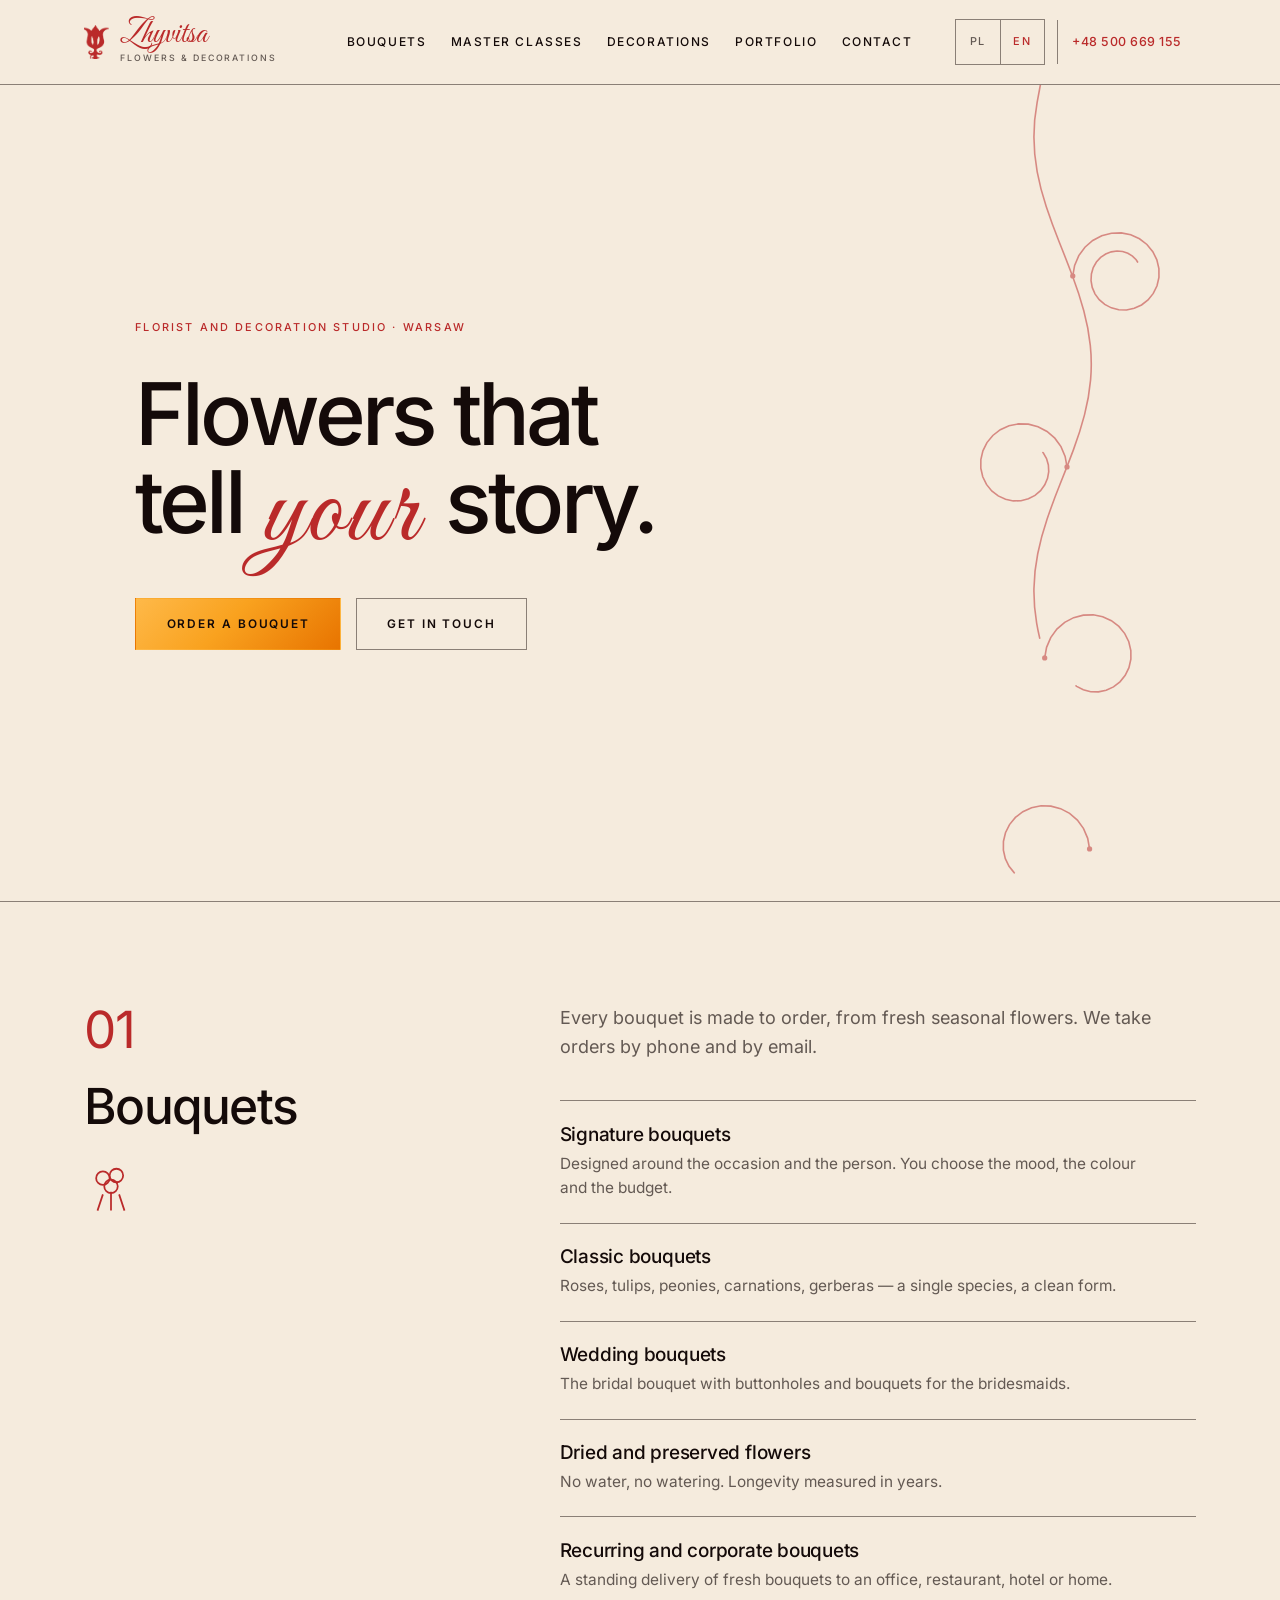
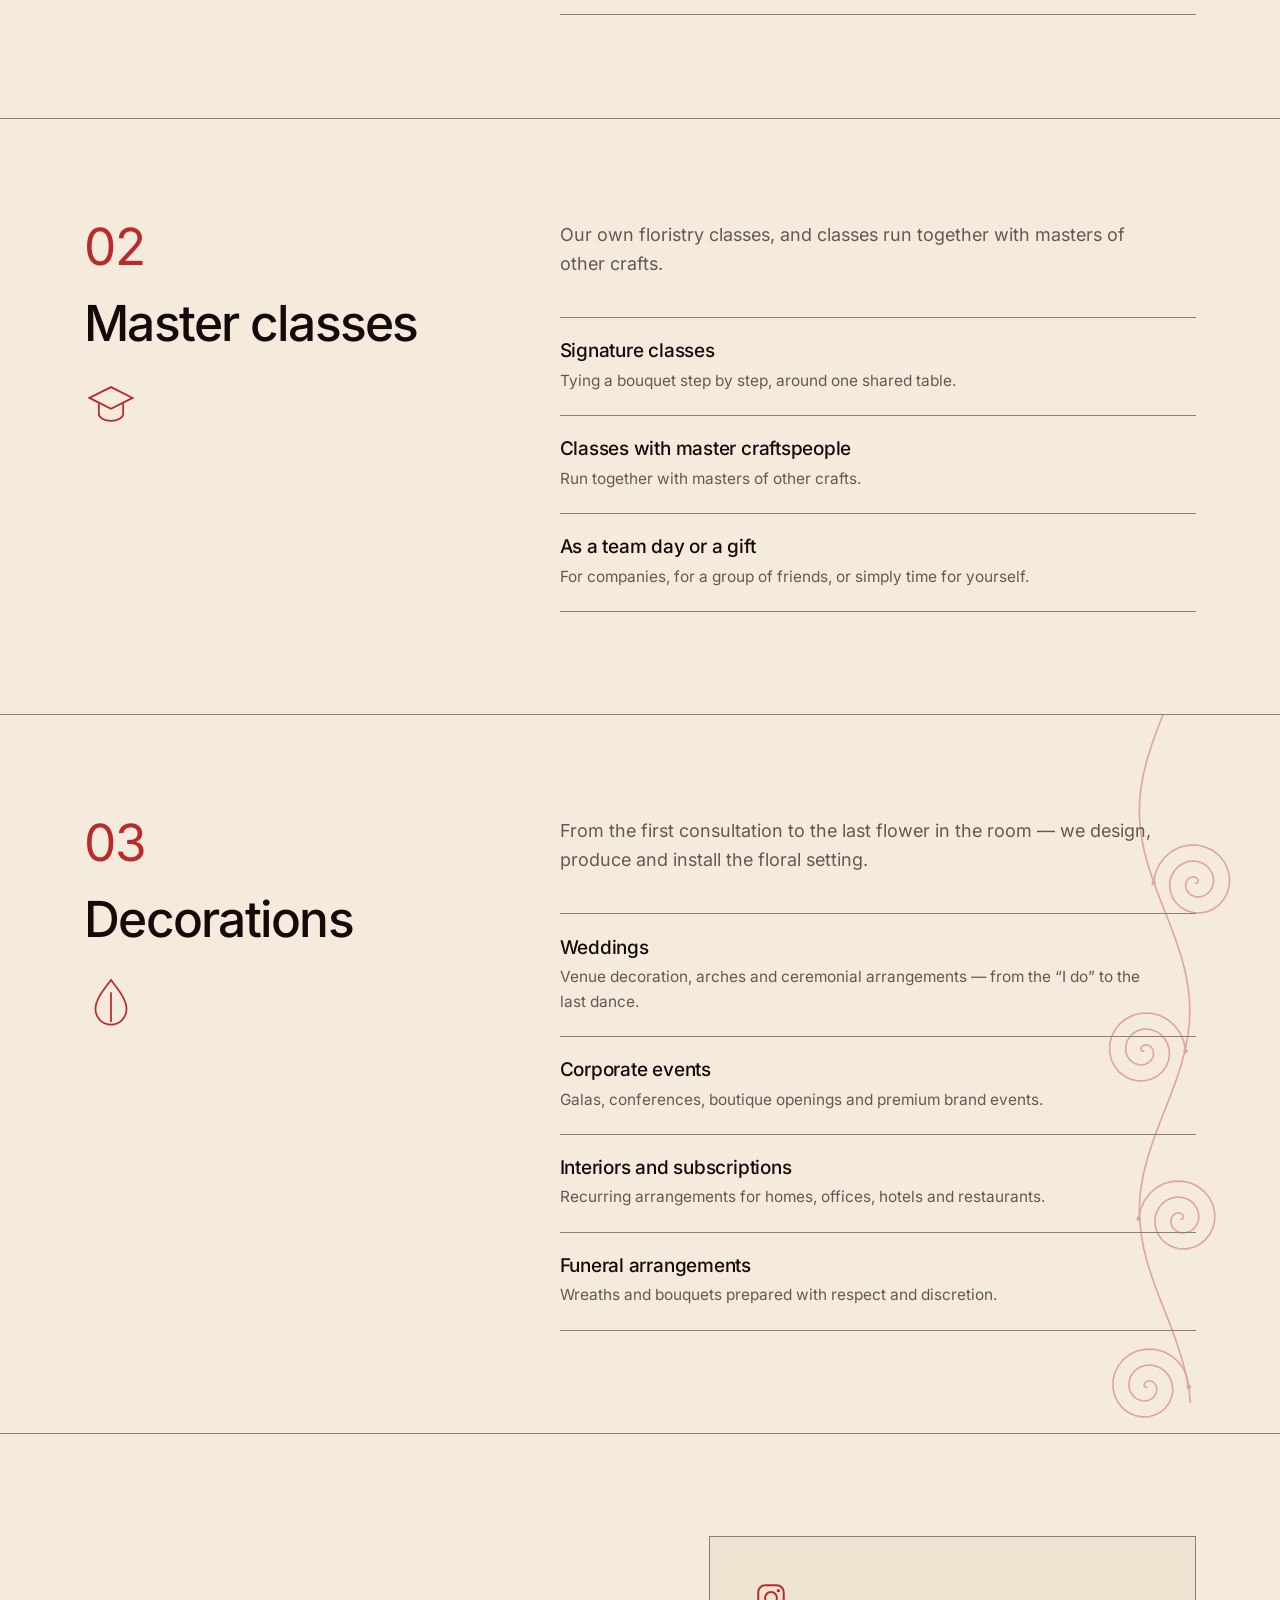
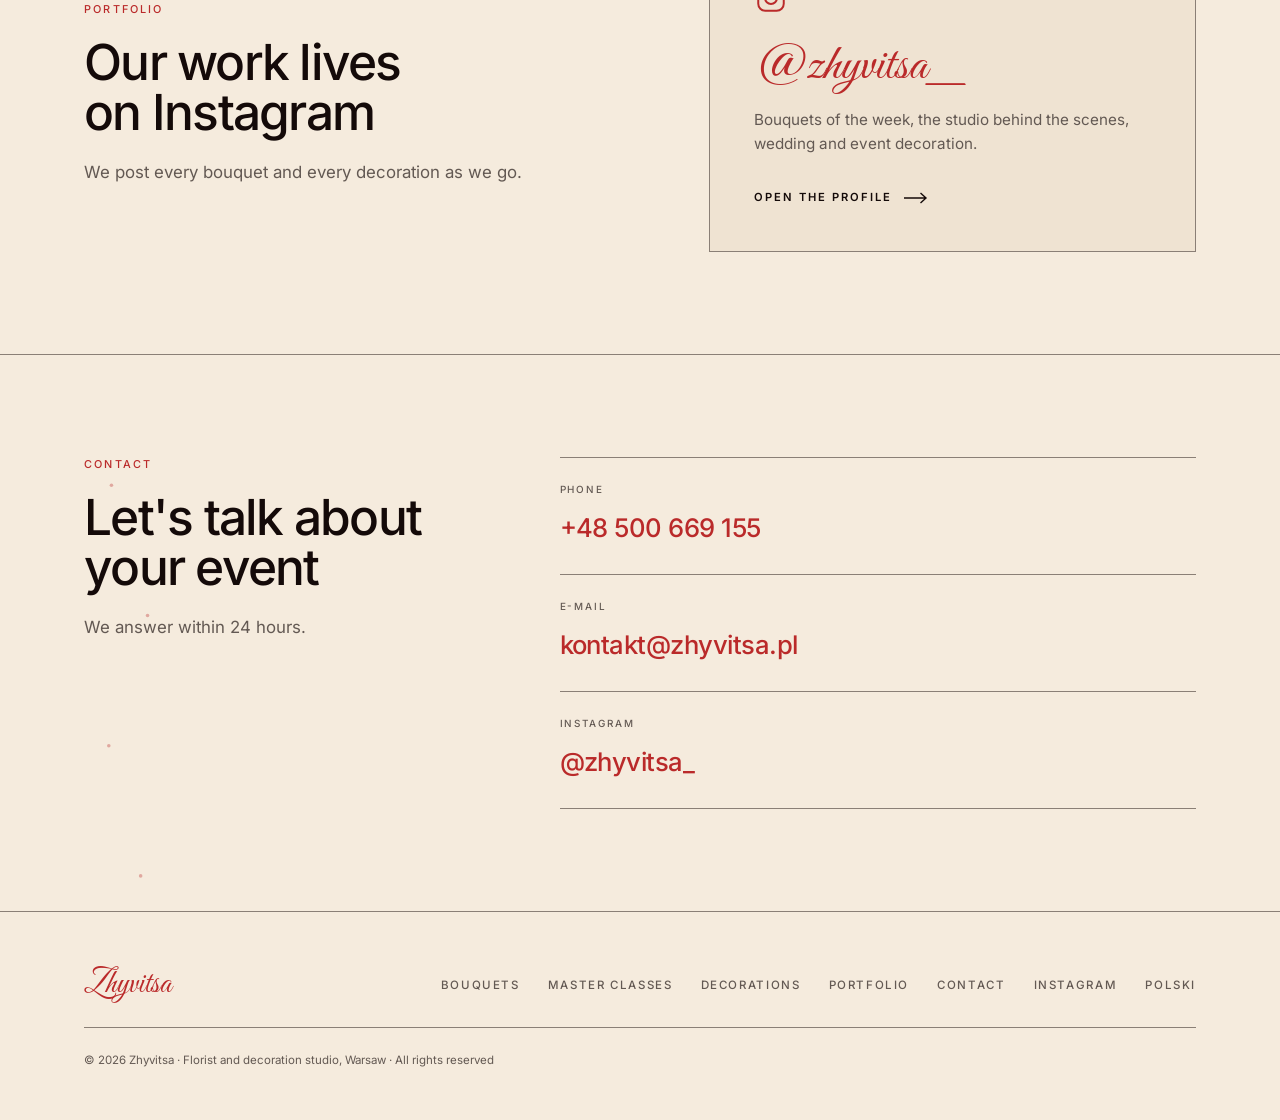
==== en/index.html @ 22f22f3f "Add files via upload" ====
<!DOCTYPE html>
<html lang="en">
<head>
<meta charset="UTF-8">
<meta name="viewport" content="width=device-width, initial-scale=1.0">

<!-- Primary meta -->
<title>Warsaw Florist — Bouquets, Master Classes, Decorations | Zhyvitsa</title>
<meta name="description" content="Zhyvitsa floral studio in Warsaw. Bouquets from fresh, seasonal flowers, floristry master classes, and wedding and event decoration. Call +48 500 669 155.">
<meta name="author" content="Zhyvitsa — Vera Kutavenka">
<meta name="robots" content="index, follow, max-image-preview:large, max-snippet:-1, max-video-preview:-1">
<meta name="theme-color" content="#F5EBDD">

<!-- Canonical + language alternates -->
<link rel="canonical" href="https://zhyvitsa.pl/en/">
<link rel="alternate" hreflang="pl" href="https://zhyvitsa.pl/">
<link rel="alternate" hreflang="en" href="https://zhyvitsa.pl/en/">
<link rel="alternate" hreflang="x-default" href="https://zhyvitsa.pl/">

<!-- Local business signals -->
<meta name="geo.region" content="PL-MZ">
<meta name="geo.placename" content="Warszawa">

<!-- Open Graph -->
<meta property="og:type" content="website">
<meta property="og:site_name" content="Zhyvitsa">
<meta property="og:locale" content="en_GB">
<meta property="og:locale:alternate" content="pl_PL">
<meta property="og:title" content="Warsaw Florist — Bouquets, Master Classes, Decorations | Zhyvitsa">
<meta property="og:description" content="A floral studio in Warsaw. Bouquets from fresh, seasonal flowers, floristry master classes, and wedding and event decoration.">
<meta property="og:url" content="https://zhyvitsa.pl/en/">
<meta property="og:image" content="https://zhyvitsa.pl/assets/images/og-image.jpg">
<meta property="og:image:width" content="1200">
<meta property="og:image:height" content="630">
<meta property="og:image:alt" content="Zhyvitsa — florist and decoration studio in Warsaw">

<!-- Twitter / X -->
<meta name="twitter:card" content="summary_large_image">
<meta name="twitter:title" content="Warsaw Florist — Bouquets, Master Classes, Decorations | Zhyvitsa">
<meta name="twitter:description" content="A floral studio in Warsaw. Bouquets from fresh, seasonal flowers, floristry master classes, and wedding and event decoration.">
<meta name="twitter:image" content="https://zhyvitsa.pl/assets/images/og-image.jpg">

<!-- Icons -->
<link rel="icon" href="../assets/images/favicon.ico" sizes="any">
<link rel="icon" type="image/png" sizes="32x32" href="../assets/images/favicon-32.png">
<link rel="icon" type="image/png" sizes="16x16" href="../assets/images/favicon-16.png">
<link rel="icon" type="image/png" sizes="192x192" href="../assets/images/favicon-192.png">
<link rel="apple-touch-icon" sizes="180x180" href="../assets/images/apple-touch-icon.png">
<link rel="manifest" href="../site.webmanifest">

<!-- Self-hosted type -->
<link rel="preload" as="font" type="font/woff2" href="../assets/fonts/inter-latin-400-normal.woff2" crossorigin>
<link rel="preload" as="font" type="font/woff2" href="../assets/fonts/great-vibes-latin-400-normal.woff2" crossorigin>
<link rel="stylesheet" href="../styles.css">
<script>document.documentElement.classList.add('js');</script>

<!-- Structured data: business + site + this page -->
<script type="application/ld+json">
{
  "@context": "https://schema.org",
  "@graph": [
    {
      "@type": "Florist",
      "@id": "https://zhyvitsa.pl/#florist",
      "name": "Zhyvitsa",
      "alternateName": "Zhyvitsa — Florist and Decoration Studio",
      "description": "A floral studio in Warsaw. Bouquets from fresh, seasonal flowers, floristry master classes, and wedding and event decoration.",
      "url": "https://zhyvitsa.pl/en/",
      "logo": "https://zhyvitsa.pl/assets/images/favicon-512.png",
      "image": "https://zhyvitsa.pl/assets/images/og-image.jpg",
      "telephone": "+48500669155",
      "email": "kontakt@zhyvitsa.pl",
      "currenciesAccepted": "PLN",
      "priceRange": "$$",
      "knowsLanguage": ["pl", "en"],
      "areaServed": [
        { "@type": "City", "name": "Warsaw" },
        { "@type": "AdministrativeArea", "name": "Masovian Voivodeship" }
      ],
      "founder": {
        "@type": "Person",
        "name": "Vera Kutavenka",
        "jobTitle": "Founder and Lead Florist"
      },
      "sameAs": ["https://www.instagram.com/zhyvitsa_/"],
      "hasOfferCatalog": {
        "@type": "OfferCatalog",
        "name": "Floristry services",
        "itemListElement": [
          { "@type": "Offer", "itemOffered": { "@type": "Service", "name": "Bouquets", "description": "Signature, classic and wedding bouquets, dried and preserved flowers, and standing deliveries for business — from fresh seasonal flowers, made to order." } },
          { "@type": "Offer", "itemOffered": { "@type": "Service", "name": "Floristry master classes", "description": "Our own bouquet-making classes as well as classes run together with masters of other crafts." } },
          { "@type": "Offer", "itemOffered": { "@type": "Service", "name": "Decorations", "description": "Wedding decoration, corporate event styling, interior floristry and flower subscriptions, and funeral arrangements." } }
        ]
      }
    },
    {
      "@type": "WebSite",
      "@id": "https://zhyvitsa.pl/#website",
      "url": "https://zhyvitsa.pl/",
      "name": "Zhyvitsa",
      "inLanguage": ["pl-PL", "en-GB"],
      "publisher": { "@id": "https://zhyvitsa.pl/#florist" }
    },
    {
      "@type": "WebPage",
      "@id": "https://zhyvitsa.pl/en/#webpage",
      "url": "https://zhyvitsa.pl/en/",
      "name": "Warsaw Florist — Bouquets, Master Classes, Decorations | Zhyvitsa",
      "description": "Zhyvitsa floral studio in Warsaw. Bouquets from fresh, seasonal flowers, floristry master classes, and wedding and event decoration.",
      "inLanguage": "en-GB",
      "isPartOf": { "@id": "https://zhyvitsa.pl/#website" },
      "about": { "@id": "https://zhyvitsa.pl/#florist" },
      "primaryImageOfPage": "https://zhyvitsa.pl/assets/images/og-image.jpg"
    }
  ]
}
</script>
</head>
<body>

<a class="skip" href="#top">Skip to content</a>

<header class="site-header" id="siteHeader">
  <div class="shell header-bar">
    <a href="#top" class="brand" aria-label="Zhyvitsa — home">
      <img class="brand-mark" src="../assets/images/logo-mark.png" alt="" width="237" height="320" loading="eager" decoding="async">
      <span class="brand-text">
        <b>Zhyvitsa</b>
        <span>Flowers &amp; Decorations</span>
      </span>
    </a>

    <nav class="site-nav" id="navLinks" aria-label="Main navigation">
      <a href="#bouquets">Bouquets</a>
      <a href="#workshops">Master classes</a>
      <a href="#decorations">Decorations</a>
      <a href="#gallery">Portfolio</a>
      <a href="#contact">Contact</a>
      <span class="nav-tail">
        <span class="lang" role="group" aria-label="Language">
          <a href="../" hreflang="pl" lang="pl">PL</a>
          <a href="./" class="is-current" hreflang="en" lang="en" aria-current="true">EN</a>
        </span>
        <a class="nav-phone" href="tel:+48500669155">+48 500 669 155</a>
      </span>
    </nav>

    <button class="burger" id="burger" type="button" aria-label="Menu" aria-expanded="false" aria-controls="navLinks">
      <span class="burger-bars" aria-hidden="true"><span></span><span></span><span></span></span>
    </button>
  </div>
</header>

<main id="main">

<section class="hero" id="top">
  <div class="vine" data-vine="right" aria-hidden="true" style="right:0; opacity:.5; color:var(--red); --vine-leaf:var(--red);">
    <!-- populated at runtime by VineGeometry.render() -->
  </div>
  <div class="shell">
    <div class="hero-copy">
      <p class="eyebrow">Florist and decoration studio · Warsaw</p>
      <h1>Flowers that tell <span class="script">your</span> story.</h1>
      <p class="actions">
        <a class="btn btn-solid" href="#bouquets">Order a bouquet</a>
        <a class="btn btn-line" href="#contact">Get in touch</a>
      </p>
    </div>
  </div>
</section>

<section class="band" id="bouquets">
  <div class="vine" data-vine="left" aria-hidden="true" style="left:-7%; opacity:.4; color:var(--red); --vine-leaf:var(--red);">
    <!-- populated at runtime by VineGeometry.render() -->
  </div>
  <div class="shell offer-grid">
    <div class="offer-head reveal">
      <span class="num" aria-hidden="true">01</span>
      <h2>Bouquets</h2>
      <span class="offer-icon" aria-hidden="true"><svg viewBox="0 0 40 40" fill="none" stroke="currentColor" stroke-width="1.3" focusable="false"><circle cx="14" cy="12" r="5"/><circle cx="24" cy="10" r="5"/><circle cx="20" cy="18" r="5"/><path d="M20 22v14M14 24l-4 12M26 24l4 12"/></svg></span>
    </div>
    <div class="offer-body reveal">
      <p>Every bouquet is made to order, from fresh seasonal flowers. We take orders by phone and by email.</p>
      <ul class="items">
        <li>
          <h3>Signature bouquets</h3>
          <p>Designed around the occasion and the person. You choose the mood, the colour and the budget.</p>
        </li>
        <li>
          <h3>Classic bouquets</h3>
          <p>Roses, tulips, peonies, carnations, gerberas — a single species, a clean form.</p>
        </li>
        <li>
          <h3>Wedding bouquets</h3>
          <p>The bridal bouquet with buttonholes and bouquets for the bridesmaids.</p>
        </li>
        <li>
          <h3>Dried and preserved flowers</h3>
          <p>No water, no watering. Longevity measured in years.</p>
        </li>
        <li>
          <h3>Recurring and corporate bouquets</h3>
          <p>A standing delivery of fresh bouquets to an office, restaurant, hotel or home.</p>
        </li>
      </ul>
    </div>
  </div>
</section>

<section class="band" id="workshops">
  <div class="shell offer-grid">
    <div class="offer-head reveal">
      <span class="num" aria-hidden="true">02</span>
      <h2>Master classes</h2>
      <span class="offer-icon" aria-hidden="true"><svg viewBox="0 0 40 40" fill="none" stroke="currentColor" stroke-width="1.3" focusable="false"><path d="M4 14l16-8 16 8-16 8-16-8z"/><path d="M11 18v8c0 2.5 4 5 9 5s9-2.5 9-5v-8"/></svg></span>
    </div>
    <div class="offer-body reveal">
      <p>Our own floristry classes, and classes run together with masters of other crafts.</p>
      <ul class="items">
        <li>
          <h3>Signature classes</h3>
          <p>Tying a bouquet step by step, around one shared table.</p>
        </li>
        <li>
          <h3>Classes with master craftspeople</h3>
          <p>Run together with masters of other crafts.</p>
        </li>
        <li>
          <h3>As a team day or a gift</h3>
          <p>For companies, for a group of friends, or simply time for yourself.</p>
        </li>
      </ul>
    </div>
  </div>
</section>

<section class="band" id="decorations">
  <div class="vine" data-vine="right" aria-hidden="true" style="right:-8%; opacity:.36; color:var(--red); --vine-leaf:var(--red);">
    <!-- populated at runtime by VineGeometry.render() -->
  </div>
  <div class="shell offer-grid">
    <div class="offer-head reveal">
      <span class="num" aria-hidden="true">03</span>
      <h2>Decorations</h2>
      <span class="offer-icon" aria-hidden="true"><svg viewBox="0 0 40 40" fill="none" stroke="currentColor" stroke-width="1.3" focusable="false"><path d="M20 3c7 9 11.5 15 11.5 21.5a11.5 11.5 0 0 1-23 0C8.5 18 13 12 20 3z"/><path d="M20 12v22"/></svg></span>
    </div>
    <div class="offer-body reveal">
      <p>From the first consultation to the last flower in the room — we design, produce and install the floral setting.</p>
      <ul class="items">
        <li>
          <h3>Weddings</h3>
          <p>Venue decoration, arches and ceremonial arrangements — from the “I do” to the last dance.</p>
        </li>
        <li>
          <h3>Corporate events</h3>
          <p>Galas, conferences, boutique openings and premium brand events.</p>
        </li>
        <li>
          <h3>Interiors and subscriptions</h3>
          <p>Recurring arrangements for homes, offices, hotels and restaurants.</p>
        </li>
        <li>
          <h3>Funeral arrangements</h3>
          <p>Wreaths and bouquets prepared with respect and discretion.</p>
        </li>
      </ul>
    </div>
  </div>
</section>

<section class="band" id="gallery">
  <div class="shell gallery-grid">
    <div class="head reveal">
      <p class="eyebrow">Portfolio</p>
      <h2>Our work lives on Instagram</h2>
      <p class="head-lead">We post every bouquet and every decoration as we go.</p>
    </div>

    <div class="reveal">
      <a class="ig" href="https://www.instagram.com/zhyvitsa_/" target="_blank" rel="noopener">
        <span class="ig-glyph" aria-hidden="true">
          <svg viewBox="0 0 24 24" fill="none" stroke="currentColor" stroke-width="1.4" focusable="false">
            <rect x="3" y="3" width="18" height="18" rx="5"/>
            <circle cx="12" cy="12" r="4.2"/>
            <circle cx="17.2" cy="6.8" r="1.15" fill="currentColor" stroke="none"/>
          </svg>
        </span>
        <span class="ig-handle">@zhyvitsa_</span>
        <span class="ig-sub">Bouquets of the week, the studio behind the scenes, wedding and event decoration.</span>
        <span class="ig-go">Open the profile
          <svg class="ig-arrow" viewBox="0 0 24 12" fill="none" stroke="currentColor" stroke-width="1.4" aria-hidden="true" focusable="false"><path d="M0 6h22M16.5 1 22 6l-5.5 5"/></svg>
        </span>
      </a>
    </div>
  </div>
</section>

<section class="band" id="contact">
  <div class="vine" data-vine="left" aria-hidden="true" style="left:-7%; opacity:.34; color:var(--red); --vine-leaf:var(--red);">
    <!-- populated at runtime by VineGeometry.render() -->
  </div>
  <div class="shell contact-grid">
    <div class="head reveal">
      <p class="eyebrow">Contact</p>
      <h2>Let's talk about your event</h2>
      <p class="head-lead">We answer within 24 hours.</p>
    </div>

    <address class="details reveal">
      <span class="item">
        <span class="label">Phone</span>
        <span class="value"><a href="tel:+48500669155">+48 500 669 155</a></span>
      </span>
      <span class="item">
        <span class="label">E-mail</span>
        <span class="value"><a href="mailto:kontakt@zhyvitsa.pl">kontakt@zhyvitsa.pl</a></span>
      </span>
      <span class="item">
        <span class="label">Instagram</span>
        <span class="value"><a href="https://www.instagram.com/zhyvitsa_/" target="_blank" rel="noopener">@zhyvitsa_</a></span>
      </span>
    </address>
  </div>
</section>

</main>

<footer class="site-footer">
  <div class="shell footer-bar">
    <a href="#top" class="footer-brand">Zhyvitsa</a>
    <nav class="footer-nav" aria-label="Footer navigation">
      <a href="#bouquets">Bouquets</a>
      <a href="#workshops">Master classes</a>
      <a href="#decorations">Decorations</a>
      <a href="#gallery">Portfolio</a>
      <a href="#contact">Contact</a>
      <a href="https://www.instagram.com/zhyvitsa_/" target="_blank" rel="noopener">Instagram</a>
      <a href="../" hreflang="pl" lang="pl">Polski</a>
    </nav>
    <p class="fine">© 2026 Zhyvitsa · Florist and decoration studio, Warsaw · All rights reserved</p>
  </div>
</footer>

<script type="module" src="../main.js"></script>
</body>
</html>
---- styles.css ----
@charset "UTF-8";
/* =========================================================================
   Zhyvitsa — kwiaciarnia i studio dekoracji, Warszawa
   Light edition: cream ground, Swiss grotesque, script used as a jewel.
   No build step: plain CSS, self-hosted woff2, relative paths only.
   ========================================================================= */

/* --------------------------------------------------------------- 1. Fonts
   The stack names the licensed faces FIRST, so the site upgrades itself the
   moment they are available:

     --ui      "Neue Montreal" → "Suisse Int'l" → Inter (self-hosted) → Helvetica → Arial
     --script  "Parfumerie Script" → Great Vibes (self-hosted)

   To switch to the real faces, drop the woff2 files into assets/fonts/ and
   add the two @font-face blocks below — nothing else in this file changes.

     @font-face{font-family:'Neue Montreal';src:url(assets/fonts/neue-montreal-400.woff2) format('woff2');
       font-weight:400;font-display:swap}
     @font-face{font-family:'Parfumerie Script';src:url(assets/fonts/parfumerie-script.woff2) format('woff2');
       font-weight:400;font-display:swap}
   ------------------------------------------------------------------------ */

/* Inter — stand-in for Neue Montreal / Suisse Int'l */
@font-face{font-family:'Inter';font-style:normal;font-weight:400;font-display:swap;
  src:url(assets/fonts/inter-latin-ext-400-normal.woff2) format('woff2');
  unicode-range:U+0100-02BA,U+02BD-02C5,U+02C7-02CC,U+02CE-02D7,U+02DD-02FF,U+0304,U+0308,U+0329,U+1D00-1DBF,U+1E00-1E9F,U+1EF2-1EFF,U+2020,U+20A0-20AB,U+20AD-20C0,U+2113,U+2C60-2C7F,U+A720-A7FF}
@font-face{font-family:'Inter';font-style:normal;font-weight:400;font-display:swap;
  src:url(assets/fonts/inter-latin-400-normal.woff2) format('woff2');
  unicode-range:U+0000-00FF,U+0131,U+0152-0153,U+02BB-02BC,U+02C6,U+02DA,U+02DC,U+0304,U+0308,U+0329,U+2000-206F,U+20AC,U+2122,U+2191,U+2193,U+2212,U+2215,U+FEFF,U+FFFD}
@font-face{font-family:'Inter';font-style:normal;font-weight:500;font-display:swap;
  src:url(assets/fonts/inter-latin-ext-500-normal.woff2) format('woff2');
  unicode-range:U+0100-02BA,U+02BD-02C5,U+02C7-02CC,U+02CE-02D7,U+02DD-02FF,U+0304,U+0308,U+0329,U+1D00-1DBF,U+1E00-1E9F,U+1EF2-1EFF,U+2020,U+20A0-20AB,U+20AD-20C0,U+2113,U+2C60-2C7F,U+A720-A7FF}
@font-face{font-family:'Inter';font-style:normal;font-weight:500;font-display:swap;
  src:url(assets/fonts/inter-latin-500-normal.woff2) format('woff2');
  unicode-range:U+0000-00FF,U+0131,U+0152-0153,U+02BB-02BC,U+02C6,U+02DA,U+02DC,U+0304,U+0308,U+0329,U+2000-206F,U+20AC,U+2122,U+2191,U+2193,U+2212,U+2215,U+FEFF,U+FFFD}
@font-face{font-family:'Inter';font-style:normal;font-weight:600;font-display:swap;
  src:url(assets/fonts/inter-latin-ext-600-normal.woff2) format('woff2');
  unicode-range:U+0100-02BA,U+02BD-02C5,U+02C7-02CC,U+02CE-02D7,U+02DD-02FF,U+0304,U+0308,U+0329,U+1D00-1DBF,U+1E00-1E9F,U+1EF2-1EFF,U+2020,U+20A0-20AB,U+20AD-20C0,U+2113,U+2C60-2C7F,U+A720-A7FF}
@font-face{font-family:'Inter';font-style:normal;font-weight:600;font-display:swap;
  src:url(assets/fonts/inter-latin-600-normal.woff2) format('woff2');
  unicode-range:U+0000-00FF,U+0131,U+0152-0153,U+02BB-02BC,U+02C6,U+02DA,U+02DC,U+0304,U+0308,U+0329,U+2000-206F,U+20AC,U+2122,U+2191,U+2193,U+2212,U+2215,U+FEFF,U+FFFD}

/* Great Vibes — stand-in for Parfumerie Script */
@font-face{font-family:'Great Vibes';font-style:normal;font-weight:400;font-display:swap;
  src:url(assets/fonts/great-vibes-latin-ext-400-normal.woff2) format('woff2');
  unicode-range:U+0100-02BA,U+02BD-02C5,U+02C7-02CC,U+02CE-02D7,U+02DD-02FF,U+0304,U+0308,U+0329,U+1D00-1DBF,U+1E00-1E9F,U+1EF2-1EFF,U+2020,U+20A0-20AB,U+20AD-20C0,U+2113,U+2C60-2C7F,U+A720-A7FF}
@font-face{font-family:'Great Vibes';font-style:normal;font-weight:400;font-display:swap;
  src:url(assets/fonts/great-vibes-latin-400-normal.woff2) format('woff2');
  unicode-range:U+0000-00FF,U+0131,U+0152-0153,U+02BB-02BC,U+02C6,U+02DA,U+02DC,U+0304,U+0308,U+0329,U+2000-206F,U+20AC,U+2122,U+2191,U+2193,U+2212,U+2215,U+FEFF,U+FFFD}

/* -------------------------------------------------------------- 2. Tokens */
:root{
  /* sampled from the logo PNG — fills only on a light ground */
  --amber-light:#FEB949;
  --amber:#F9A21F;
  --amber-deep:#E87400;
  --red:#BA2A2A;           /* 5.16:1 on paper — safe as text */

  --paper:#F5EBDD;         /* page ground */
  --panel:#EFE3D2;         /* raised surface */
  --ink:#140A09;           /* body text, 16.53:1 */
  --muted:#635953;         /* secondary text, 5.77:1 */
  --rule:#8A7F76;          /* hairlines, 3.31:1 */

  --ui:'Neue Montreal',"Suisse Int'l",'Suisse Intl',Inter,Helvetica,'Helvetica Neue',Arial,sans-serif;
  --script:'Parfumerie Script','Great Vibes',cursive;

  --shell:1240px;
  --gutter:clamp(20px,5vw,64px);
  --header-h:70px;
}
@media (min-width:1000px){:root{--header-h:84px}}

/* --------------------------------------------------------------- 3. Reset */
*,*::before,*::after{box-sizing:border-box}
html{-webkit-text-size-adjust:100%;scroll-behavior:smooth;scroll-padding-top:calc(var(--header-h) + 16px)}
body{
  margin:0;
  background:var(--paper);
  color:var(--ink);
  font-family:var(--ui);
  font-weight:400;
  font-size:clamp(1rem,.97rem + .15vw,1.05rem);
  line-height:1.6;
  -webkit-font-smoothing:antialiased;
  font-feature-settings:'kern' 1,'liga' 1,'calt' 1;
}
h1,h2,h3,p,ul,ol,address{margin:0}
ul,ol{padding:0;list-style:none}
img,svg{max-width:100%}
img{height:auto;display:block}
button{font:inherit;color:inherit}
a{color:var(--red);text-decoration:none}
::selection{background:var(--red);color:var(--paper)}
:focus-visible{outline:2px solid var(--red);outline-offset:3px}

h1,h2,h3{font-family:var(--ui);font-weight:500;line-height:1.02;letter-spacing:-.03em;text-wrap:balance}
h1{font-size:clamp(2.6rem,1.1rem + 6.2vw,5.4rem);letter-spacing:-.045em}
h2{font-size:clamp(1.85rem,1.1rem + 3vw,3.1rem);letter-spacing:-.035em}
h3{font-size:clamp(1.02rem,.98rem + .3vw,1.18rem);letter-spacing:-.012em;line-height:1.25}

.script{
  font-family:var(--script);font-weight:400;font-style:normal;
  letter-spacing:0;color:var(--red);
}

.shell{width:100%;max-width:var(--shell);margin-inline:auto;padding-inline:var(--gutter);position:relative;z-index:1}
.eyebrow{
  font-size:.68rem;font-weight:500;line-height:1.4;
  text-transform:uppercase;letter-spacing:.2em;color:var(--red);
}
.band{position:relative;overflow:hidden;padding-block:clamp(64px,8vw,120px);border-top:1px solid var(--rule)}

.skip{
  position:fixed;left:var(--gutter);top:-100px;z-index:100;
  background:var(--red);color:var(--paper);
  font-size:.74rem;font-weight:500;text-transform:uppercase;letter-spacing:.14em;
  padding:.9rem 1.4rem;transition:top .15s ease;
}
.skip:focus{top:12px}

/* ---------------------------------------------------------------- 4. Vine */
.vine{
  position:absolute;top:0;bottom:0;
  width:clamp(240px,34vw,480px);
  pointer-events:none;z-index:0;
  -webkit-user-select:none;user-select:none;
}
.vine svg{display:block;width:100%;height:100%}
.vine-stem-path,.vine-spiral-path{
  fill:none;stroke:currentColor;stroke-width:1.6;
  stroke-linecap:round;vector-effect:non-scaling-stroke;
}
.vine-bud{fill:var(--vine-leaf,currentColor);stroke:none}
@media (max-width:700px){
  .vine{width:min(64vw,270px);filter:opacity(.7)}
  [data-vine="right"]{transform:translateX(26%)}
  [data-vine="left"]{transform:translateX(-26%)}
}

/* -------------------------------------------------------------- 5. Header */
.site-header{
  position:sticky;top:0;z-index:60;
  background:var(--paper);
  border-bottom:1px solid var(--rule);
}
.header-bar{display:flex;align-items:center;justify-content:space-between;gap:1rem;min-height:var(--header-h)}
.brand{display:inline-flex;align-items:center;gap:.7rem;color:var(--ink);min-height:44px}
.brand-mark{width:auto;height:clamp(28px,3.2vw,34px)}
.brand-text{display:flex;flex-direction:column;line-height:1}
.brand-text b{
  font-family:var(--script);font-weight:400;
  font-size:clamp(1.6rem,1.3rem + 1vw,2rem);line-height:.9;color:var(--red);
}
.brand-text span{margin-top:.3rem;font-size:.55rem;font-weight:500;text-transform:uppercase;letter-spacing:.22em;color:var(--muted)}

.site-nav{display:none}
.site-nav a{
  display:inline-flex;align-items:center;min-height:44px;
  color:var(--ink);font-size:.75rem;font-weight:500;
  text-transform:uppercase;letter-spacing:.13em;
  transition:color .18s ease;
}
.site-nav a:hover{color:var(--red)}
.nav-tail{display:flex;align-items:center;gap:.25rem}
.lang{display:inline-flex;align-items:center;border:1px solid var(--rule)}
.lang a{justify-content:center;min-width:44px;font-size:.68rem;letter-spacing:.12em;color:var(--muted)}
.lang a + a{border-left:1px solid var(--rule)}
.lang a.is-current{color:var(--red)}
.site-nav .nav-phone{
  color:var(--red);font-size:.78rem;font-weight:500;letter-spacing:.04em;
  text-transform:none;white-space:nowrap;padding-inline:.9rem;
}

.burger{
  display:inline-flex;align-items:center;justify-content:center;
  width:46px;height:46px;flex:0 0 auto;
  background:transparent;border:1px solid var(--rule);color:var(--ink);cursor:pointer;padding:0;
}
.burger-bars{display:flex;flex-direction:column;justify-content:center;gap:5px;width:20px}
.burger-bars span{display:block;height:1px;width:100%;background:currentColor;transition:transform .2s ease,opacity .2s ease}
.burger[aria-expanded="true"]{border-color:var(--red);color:var(--red)}
.burger[aria-expanded="true"] .burger-bars span:nth-child(1){transform:translateY(6px) rotate(45deg)}
.burger[aria-expanded="true"] .burger-bars span:nth-child(2){opacity:0}
.burger[aria-expanded="true"] .burger-bars span:nth-child(3){transform:translateY(-6px) rotate(-45deg)}

@media (max-width:999.98px){
  .site-nav.is-open{
    display:flex;flex-direction:column;align-items:flex-start;gap:0;
    position:fixed;left:0;right:0;top:var(--header-h);
    max-height:calc(100dvh - var(--header-h));overflow-y:auto;
    background:var(--paper);border-bottom:1px solid var(--rule);
    padding:.5rem var(--gutter) 1.75rem;
    animation:navIn .2s ease both;
  }
  .site-nav.is-open a{width:100%;min-height:52px;font-size:.85rem;letter-spacing:.14em;border-bottom:1px solid var(--rule)}
  .nav-tail{width:100%;flex-direction:row;align-items:center;justify-content:space-between;gap:1rem;padding-top:1.25rem}
  .site-nav.is-open .nav-tail a{border-bottom:0;width:auto}
  .nav-phone{padding-inline:0;font-size:.95rem}
}
@keyframes navIn{from{opacity:0;transform:translateY(-8px)}}

@media (min-width:1000px){
  .burger{display:none}
  .site-nav{display:flex;align-items:center;gap:clamp(.9rem,1.9vw,1.9rem)}
  .nav-tail{margin-left:clamp(.5rem,1.4vw,1.5rem);gap:.75rem}
  .nav-phone{border-left:1px solid var(--rule)}
}

/* ---------------------------------------------------------------- 6. Hero */
.hero{position:relative;overflow:hidden;padding-block:clamp(64px,11vh,140px) clamp(64px,9vw,130px)}
.hero-copy{max-width:min(100%,980px)}
.hero .eyebrow{margin-bottom:clamp(1.4rem,3vw,2.2rem)}
.hero h1{margin-bottom:clamp(2rem,3.5vw,2.8rem)}
.hero h1 .script{
  font-size:1.32em;line-height:.8;letter-spacing:.01em;
  display:inline-block;transform:translateY(.06em);padding-right:.06em;
}
.actions{display:flex;flex-wrap:wrap;gap:.9rem}
.btn{
  display:inline-flex;align-items:center;justify-content:center;
  min-height:52px;padding:.85rem 1.9rem;
  font-size:.74rem;font-weight:600;
  text-transform:uppercase;letter-spacing:.16em;
  border:1px solid transparent;transition:background-color .2s ease,color .2s ease,border-color .2s ease;
}
.btn-solid{
  color:var(--ink);
  background:linear-gradient(135deg,var(--amber-light) 0%,var(--amber) 45%,var(--amber-deep) 100%);
}
.btn-solid:hover{background:var(--amber-light)}
.btn-line{color:var(--ink);border-color:var(--rule)}
.btn-line:hover{color:var(--red);border-color:var(--red)}
@media (min-width:1000px){
  .hero{min-height:calc(100svh - var(--header-h));display:flex;align-items:center}
  .hero-copy{padding-left:clamp(0px,4vw,72px)}
}

/* -------------------------------------------------------------- 7. Offers */
.offer-grid{display:grid;gap:clamp(1.75rem,4vw,4.5rem)}
.offer-head .num{
  display:block;font-size:clamp(2.2rem,1.6rem + 2vw,3.2rem);font-weight:400;
  line-height:1;letter-spacing:-.02em;color:var(--red);margin-bottom:clamp(1rem,2vw,1.6rem);
}
.offer-head h2{margin-bottom:1.4rem;max-width:14ch}
.offer-icon{display:block;color:var(--red);margin-top:clamp(1.2rem,2.4vw,2rem)}
.offer-icon svg{width:54px;height:54px}
.offer-body > p{color:var(--muted);max-width:56ch;font-size:clamp(1rem,.97rem + .3vw,1.12rem);text-wrap:pretty;
  margin-bottom:clamp(1.75rem,3vw,2.6rem)}
.items{margin-top:clamp(1.75rem,3vw,2.5rem)}
.items li{padding-block:clamp(1rem,1.8vw,1.35rem);border-top:1px solid var(--rule);display:grid;gap:.35rem}
.items li:last-child{border-bottom:1px solid var(--rule)}
.items h3{color:var(--ink)}
.items p{color:var(--muted);font-size:.96rem;max-width:60ch;text-wrap:pretty}
@media (min-width:860px){
  .offer-grid{grid-template-columns:minmax(0,.8fr) minmax(0,1.2fr);align-items:start}
  .items{margin-top:0}
}

/* ------------------------------------------------------------- 8. Gallery */
.gallery-grid{display:grid;gap:clamp(2rem,4vw,4rem);align-items:center}
.gallery-grid > .head{max-width:44ch}
.head .eyebrow{margin-bottom:1.2rem}
.head h2{max-width:16ch}
.head-lead{margin-top:1.3rem;color:var(--muted);max-width:52ch;text-wrap:pretty}
.ig{
  display:flex;flex-direction:column;align-items:flex-start;
  padding:clamp(1.75rem,3.5vw,2.75rem);
  border:1px solid var(--rule);background:var(--panel);
  transition:border-color .22s ease,background-color .22s ease;
}
.ig:hover{border-color:var(--red)}
.ig-glyph{color:var(--red);line-height:0}
.ig-glyph svg{width:34px;height:34px}
.ig-handle{
  margin-top:clamp(1.2rem,2.4vw,1.75rem);
  font-family:var(--script);font-weight:400;line-height:.95;
  font-size:clamp(2.2rem,1.5rem + 2.4vw,3.2rem);color:var(--red);
}
.ig-sub{margin-top:1rem;max-width:40ch;color:var(--muted);font-size:.95rem}
.ig-go{
  display:inline-flex;align-items:center;gap:.75rem;margin-top:clamp(1.4rem,2.6vw,2rem);
  font-size:.7rem;font-weight:600;text-transform:uppercase;letter-spacing:.18em;color:var(--ink);
}
.ig-arrow{width:24px;height:12px;flex:0 0 auto;transition:transform .22s ease}
.ig:hover .ig-arrow{transform:translateX(5px)}
@media (min-width:900px){.gallery-grid{grid-template-columns:minmax(0,1fr) minmax(0,.85fr)}}

/* ------------------------------------------------------------- 9. Kontakt */
.contact-grid{display:grid;gap:clamp(2rem,4vw,4rem)}
.details{display:grid;grid-template-columns:minmax(0,1fr);font-style:normal;gap:0}
.details .item{
  display:flex;flex-direction:column;gap:.5rem;
  padding-block:clamp(1.1rem,2vw,1.5rem);border-top:1px solid var(--rule);
}
.details .item:last-child{border-bottom:1px solid var(--rule)}
.details .label{font-size:.62rem;font-weight:500;text-transform:uppercase;letter-spacing:.2em;color:var(--muted)}
.details .value{font-size:clamp(1.15rem,1rem + .9vw,1.6rem);font-weight:500;letter-spacing:-.02em;line-height:1.2}
.details .value a{display:inline-flex;align-items:center;min-height:44px;color:var(--red)}
.details .value a:hover{text-decoration:underline;text-underline-offset:.2em}
@media (min-width:900px){.contact-grid{grid-template-columns:minmax(0,.8fr) minmax(0,1.2fr)}}

/* ------------------------------------------------------------- 10. Footer */
.site-footer{border-top:1px solid var(--rule);padding-block:clamp(2.25rem,4vw,3.25rem)}
.footer-bar{display:flex;flex-wrap:wrap;align-items:center;justify-content:space-between;gap:1.25rem}
.footer-brand{
  font-family:var(--script);font-size:2rem;color:var(--red);line-height:1;
  display:inline-flex;align-items:center;min-height:44px;
}
.footer-nav{display:flex;flex-wrap:wrap;gap:.2rem clamp(1rem,2.2vw,1.8rem)}
.footer-nav a{
  display:inline-flex;align-items:center;min-height:44px;
  color:var(--muted);font-size:.72rem;font-weight:500;text-transform:uppercase;letter-spacing:.14em;
  transition:color .18s ease;
}
.footer-nav a:hover{color:var(--red)}
.fine{flex:1 0 100%;padding-top:1.4rem;border-top:1px solid var(--rule);font-size:.72rem;color:var(--muted)}

/* ------------------------------------------------------------ 11. Reveals */
.js .reveal{opacity:0;transform:translateY(14px);transition:opacity .6s ease,transform .6s ease}
.js .reveal.is-in{opacity:1;transform:none}

@media (prefers-reduced-motion:reduce){
  html{scroll-behavior:auto}
  *,*::before,*::after{animation-duration:.001ms !important;animation-iteration-count:1 !important;transition-duration:.001ms !important}
  .js .reveal{opacity:1;transform:none}
  .ig:hover .ig-arrow{transform:none}
}
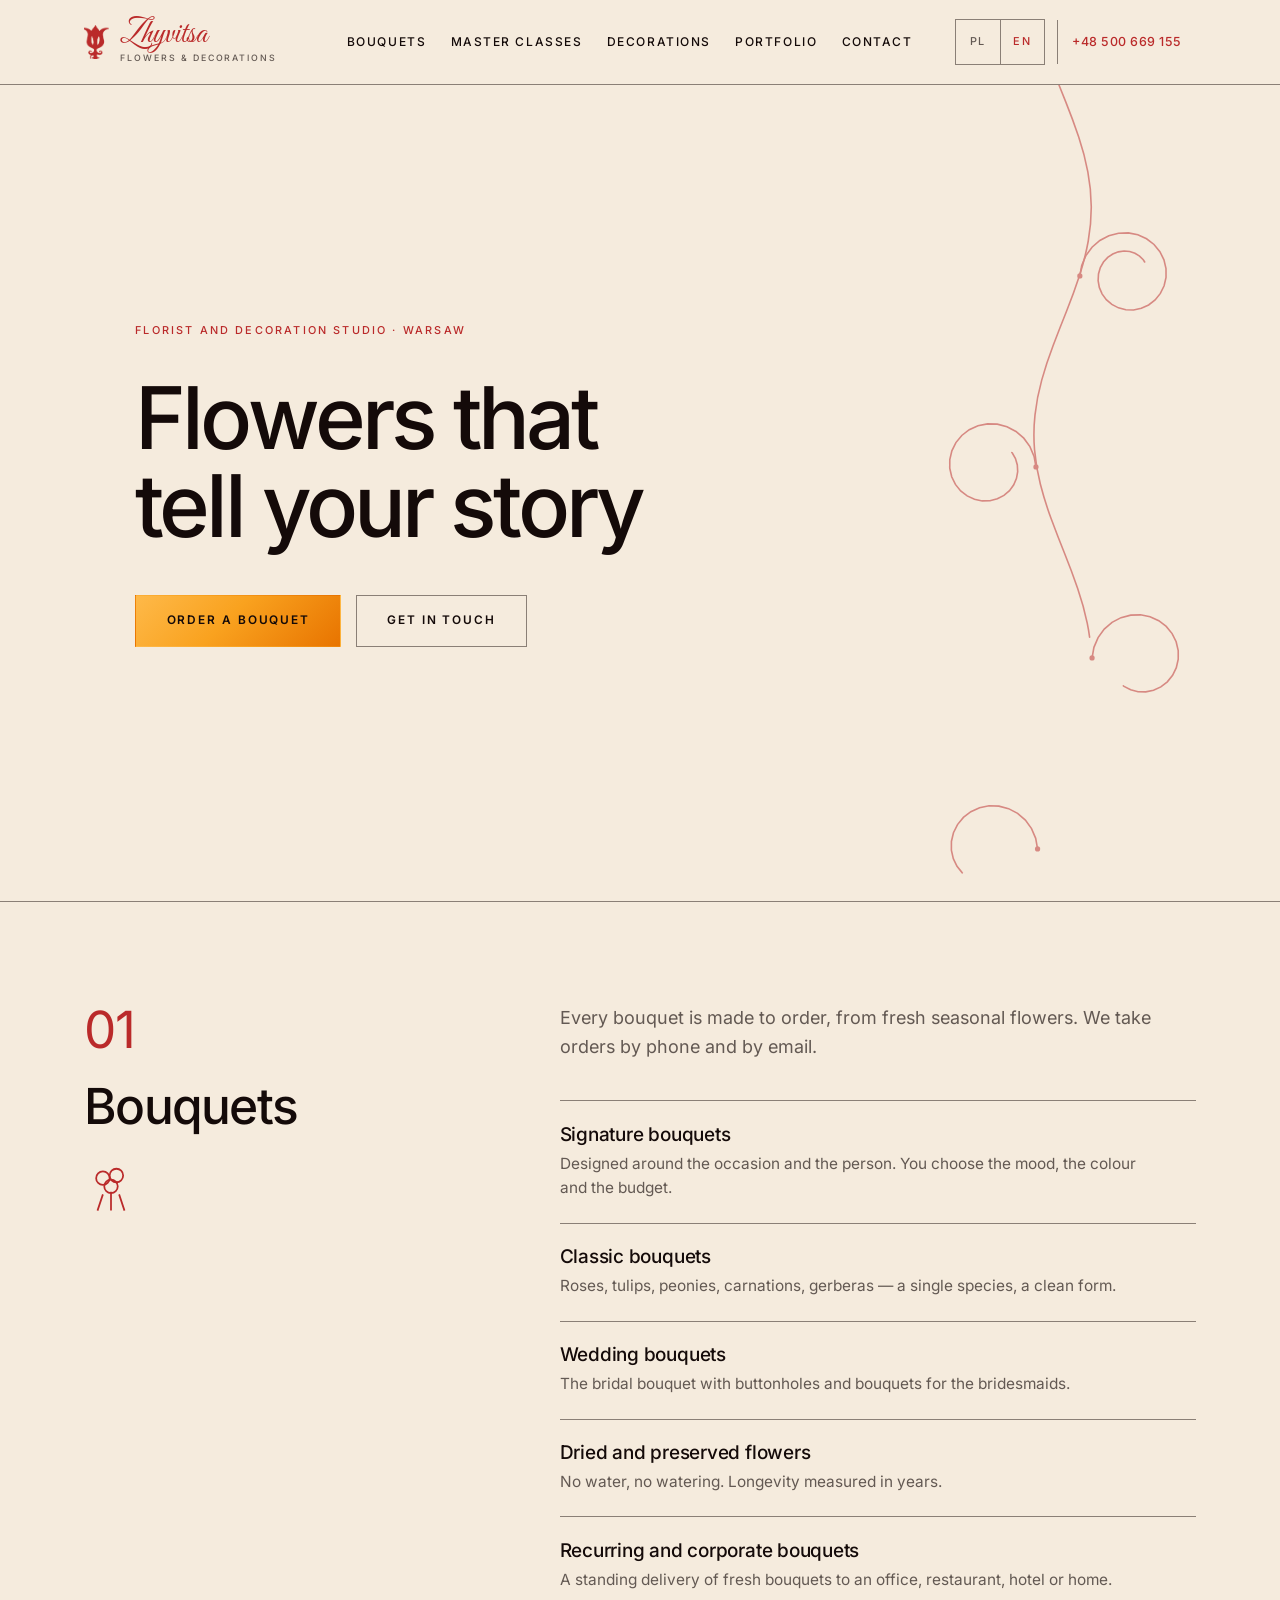
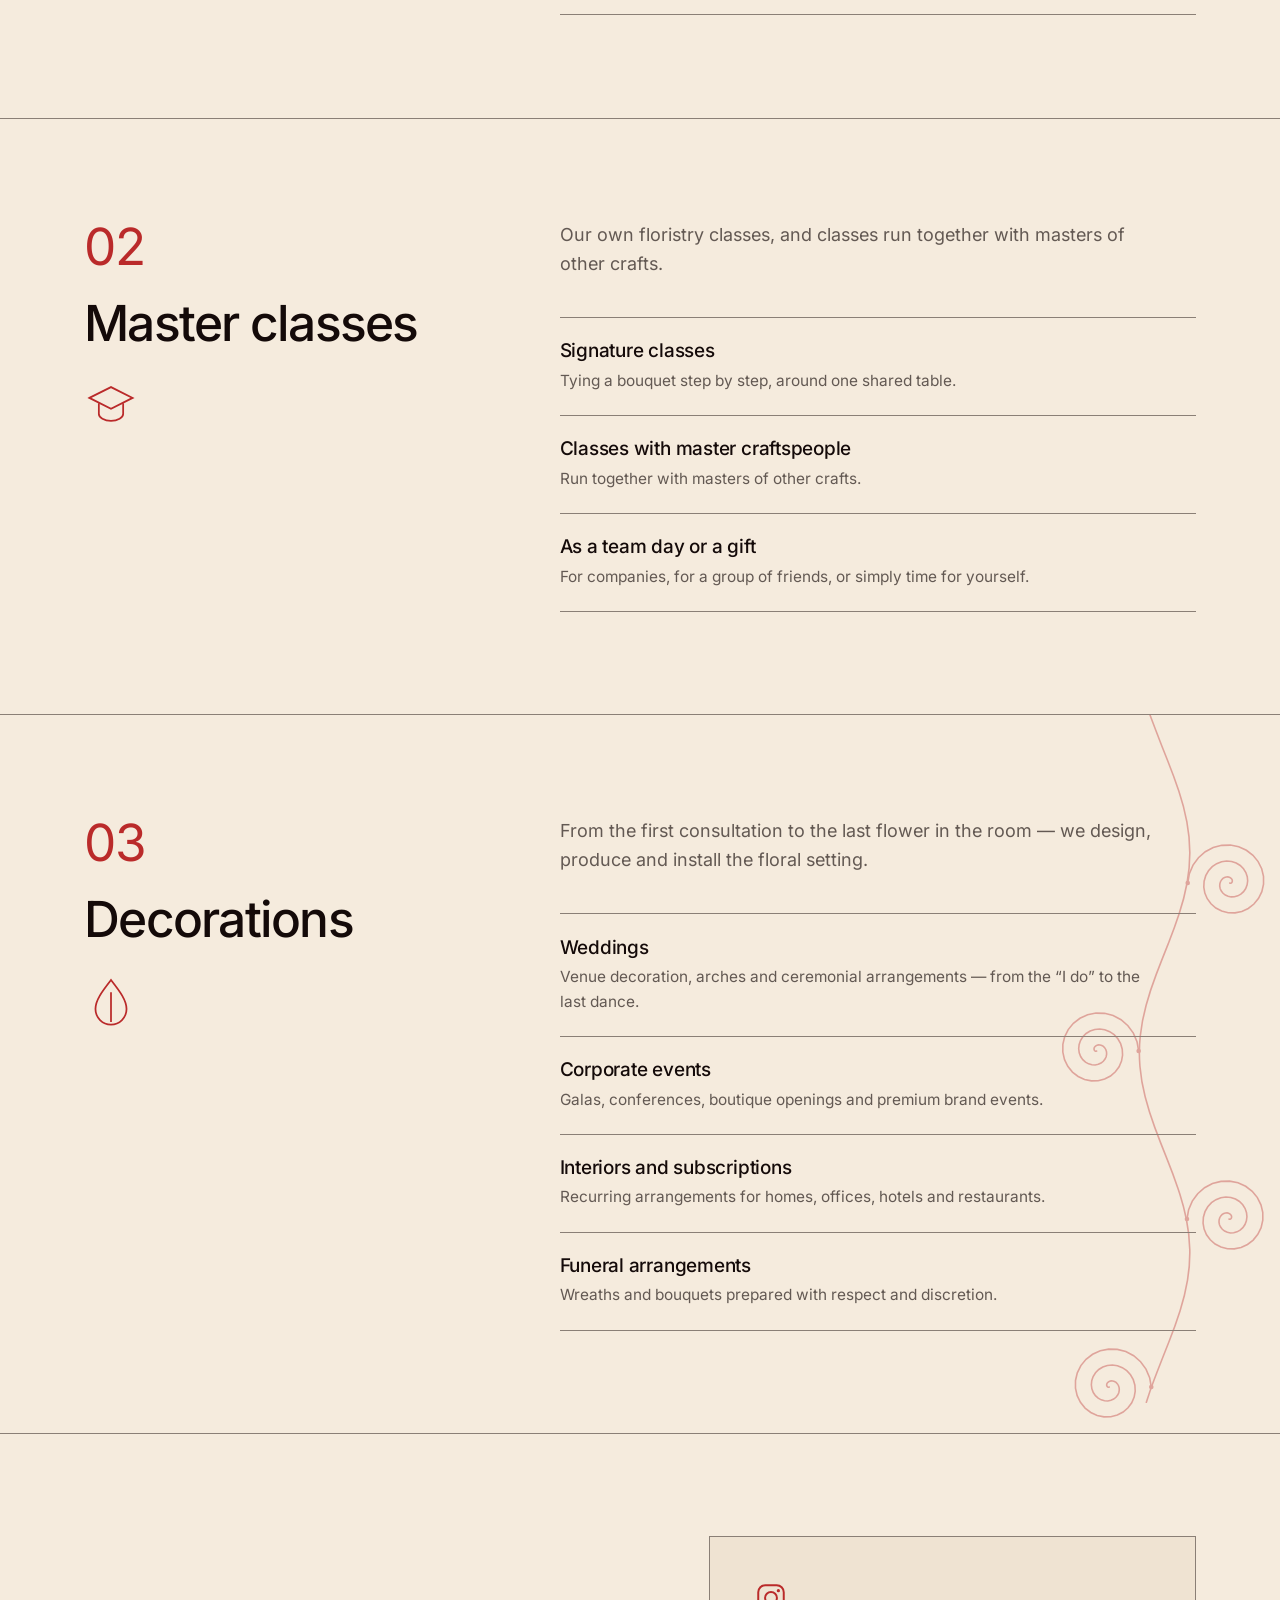
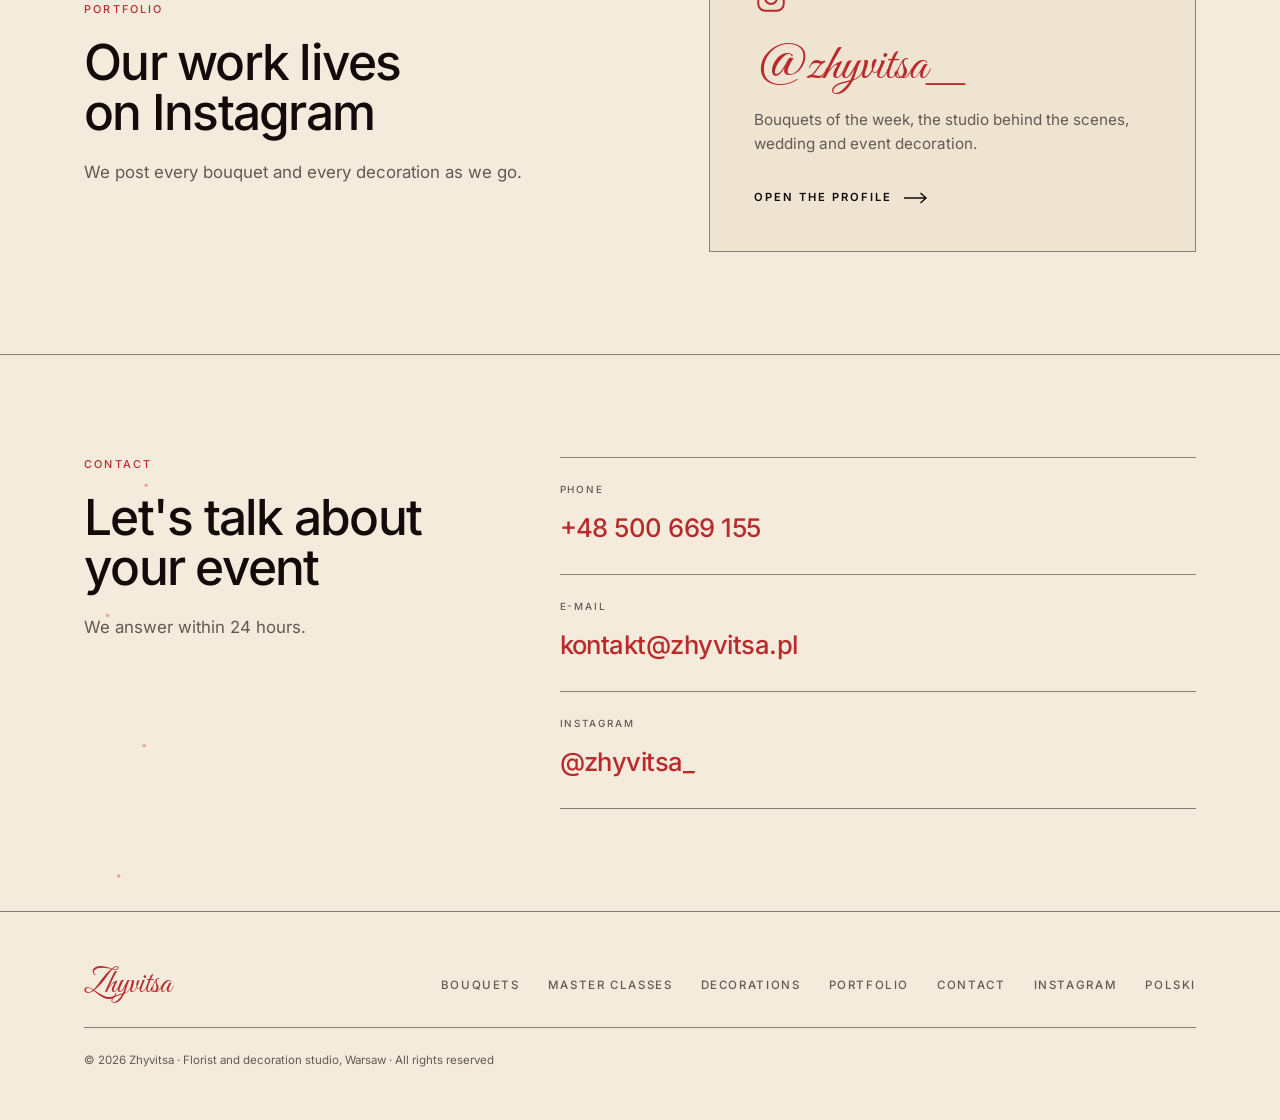
==== commit 894294c0: "Remove span from h1 in index.html" ====
--- a/en/index.html
+++ b/en/index.html
@@ -160,7 +160,7 @@
   <div class="shell">
     <div class="hero-copy">
       <p class="eyebrow">Florist and decoration studio · Warsaw</p>
-      <h1>Flowers that tell <span class="script">your</span> story.</h1>
+      <h1>Flowers that tell your story</h1>
       <p class="actions">
         <a class="btn btn-solid" href="#bouquets">Order a bouquet</a>
         <a class="btn btn-line" href="#contact">Get in touch</a>
